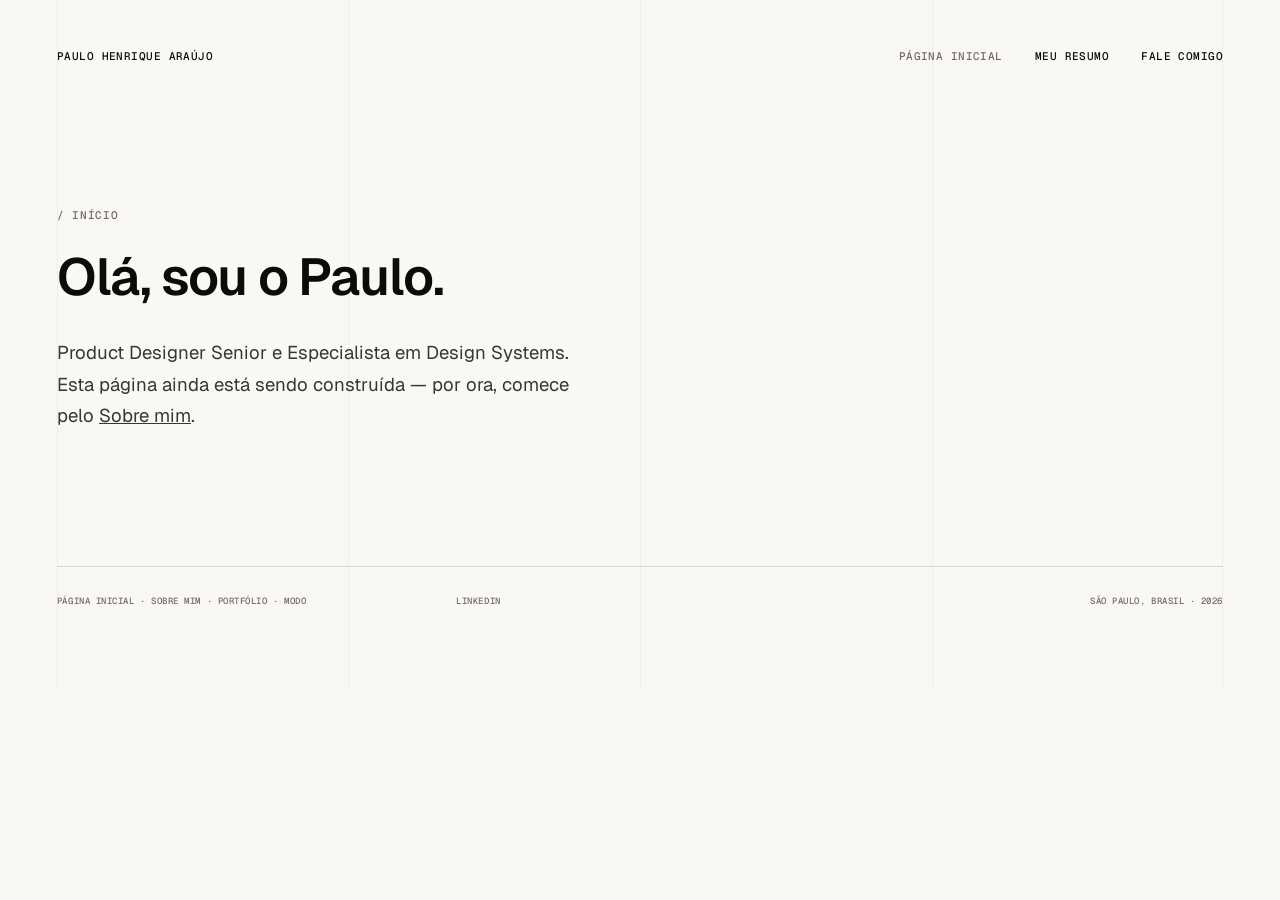
==== index.html @ 70d6e9cb "Implement Dom DS Thomson Reuters case with Figma assets" ====
<!DOCTYPE html>
<html lang="pt-BR">
<head>
<meta charset="utf-8">
<meta name="viewport" content="width=device-width, initial-scale=1">
<title>Paulo Henrique Araújo — Product Designer</title>
<meta name="description" content="Product Designer Senior e Especialista em Design Systems, em São Paulo.">
<meta name="author" content="Paulo Henrique Araújo">

<meta property="og:type" content="website">
<meta property="og:locale" content="pt_BR">
<meta property="og:title" content="Paulo Henrique Araújo — Product Designer">
<meta property="og:description" content="Product Designer Senior e Especialista em Design Systems, em São Paulo.">
<meta name="theme-color" content="#FAF8F4">

<link rel="icon" type="image/png" href="assets/images/favicon.png?v=2">
<link rel="preconnect" href="https://fonts.googleapis.com">
<link rel="preconnect" href="https://fonts.gstatic.com" crossorigin>
<link href="https://fonts.googleapis.com/css2?family=Geist:wght@400;500;600&family=Geist+Mono:wght@500&display=swap" rel="stylesheet">

<link rel="stylesheet" href="assets/css/tokens.css">
<link rel="stylesheet" href="assets/css/base.css">
</head>

<body>
<div class="folha">
  <div class="colunas" aria-hidden="true"><i></i><i></i><i></i><i></i></div>
  <header class="topo">
    <span class="assinatura">Paulo Henrique Araújo</span>
    <nav class="utilitarios" aria-label="Utilidades">
      <a href="index.html" aria-current="page">Página inicial</a>
      <a href="https://drive.google.com/file/d/1IDmOCyvFimGzlWM-LHk54c8WAuruA6YC/view" target="_blank" rel="noopener noreferrer">Meu resumo</a>
      <a href="mailto:contato@paulohenriquearaujo.com">Fale comigo</a>
    </nav>
  </header>
  <main class="abertura">
    <span class="rotulo">/ Início</span>
    <h1><b>Olá, sou o Paulo.</b></h1>
    <p style="max-width:44ch;margin-top:2rem;font-size:var(--t-declaracao);line-height:1.7;color:var(--corpo)">Product Designer Senior e Especialista em Design Systems. Esta página ainda está sendo construída — por ora, comece pelo <a href="sobre-mim.html" style="text-decoration:underline">Sobre mim</a>.</p>
  </main>
  <footer class="rodape">
    <span class="nota"><a href="index.html">Página inicial</a> · <a href="sobre-mim.html">Sobre mim</a> · <a href="projetos/index.html">Portfólio</a> · <a href="modo/index.html">modo</a></span>
    <span class="nota"><a href="https://linkedin.com/in/paulojuara/" target="_blank" rel="noopener">LinkedIn</a></span>
    <span class="nota">São Paulo, Brasil · 2026</span>
  </footer>
</div>
</body>
</html>
---- assets/css/tokens.css ----
/* ============================================================
   tokens.css — variáveis de design do site
   Extraídas do arquivo do Figma (TvLJ3bRAY0jKiQPjm8BL2R).
   Toda página do site carrega este arquivo primeiro.
   Nenhum valor de cor, tipo ou espaço deve ser escrito
   direto nas páginas: se não existe aqui, cria aqui.
   ============================================================ */

:root{
  /* ── cor ─────────────────────────────────────────────────── */
  --papel:#FAF8F4;      /* superfície da página */
  --tinta:#0B0B0A;      /* texto principal, réguas fortes */
  --corpo:#383734;      /* texto corrido */
  --apagado:#6E6B64;    /* rótulos, notas, metadados */
  --regua:#D9D7D2;      /* divisórias e fios secundários */
  --coluna:#EEEDE9;     /* fios de coluna do fundo, placeholders */
  --redline:#D5300F;    /* acento de anotação — uso escasso */

  /* ── tipo ────────────────────────────────────────────────── */
  --display:"Geist",-apple-system,BlinkMacSystemFont,"Segoe UI",Roboto,sans-serif;
  --mono:"Geist Mono",ui-monospace,SFMono-Regular,Menlo,monospace;

  /* escala fluida: exata em 1440, encolhe proporcionalmente */
  --t-hero:clamp(1.875rem,4.05vw,3.5rem);
  --t-chamada:clamp(1.75rem,3.2vw,2.75rem);
  --t-declaracao:clamp(1.0625rem,1.45vw,1.25rem);
  --t-titulo:clamp(1.0625rem,1.35vw,1.1875rem);
  --t-item:clamp(.9375rem,1.2vw,1.0625rem);
  --t-apoio:clamp(.875rem,1.05vw,.9375rem);
  --t-rotulo:.6875rem;
  --t-nota:.5625rem;

  /* ── grade e ritmo ───────────────────────────────────────── */
  --margem:clamp(1.5rem,4.45vw,4rem);
  --largura:1312px;                              /* 1440 − 2×64 */
  --respiro-secao:clamp(2.75rem,5.55vw,5rem);    /* 80px em 1440 */
  --gap-rotulo:clamp(1.75rem,2.9vw,2.375rem);    /* 38px em 1440 */
}
---- assets/css/base.css ----
/* ============================================================
   base.css — o que toda página do site compartilha:
   reset, a folha e seus fios de coluna, o vocabulário de
   rótulos e réguas, o topo e o rodapé.
   Depende de tokens.css, que deve vir antes.
   ============================================================ */

*{box-sizing:border-box;margin:0;padding:0}
html{-webkit-text-size-adjust:100%;scroll-behavior:smooth}
@media (prefers-reduced-motion:reduce){html{scroll-behavior:auto}}

body{
  background:var(--papel);
  color:var(--tinta);
  font-family:var(--display);
  font-size:1rem;
  line-height:1.5;
  font-synthesis-weight:none;
  -webkit-font-smoothing:antialiased;
  text-rendering:optimizeLegibility;
}

::selection{background:var(--tinta);color:var(--papel)}

img,svg{display:block;max-width:100%}

a{color:inherit;text-decoration:none}
a:focus-visible{outline:2px solid var(--redline);outline-offset:4px;border-radius:1px}

/* ── a folha: conteúdo sobre os fios de coluna ─────────────── */
.folha{
  position:relative;
  max-width:calc(var(--largura) + var(--margem) * 2);
  margin-inline:auto;
  padding-inline:var(--margem);
}
.colunas{
  position:absolute;
  inset:0;
  display:grid;
  grid-template-columns:repeat(4,1fr);
  margin-inline:var(--margem);
  pointer-events:none;
}
.colunas i{border-left:1px solid var(--coluna)}
.colunas i:last-child{border-right:1px solid var(--coluna)}
.folha > :not(.colunas){position:relative}

/* ── vocabulário ───────────────────────────────────────────── */
.rotulo,.nota,.mono{
  font-family:var(--mono);
  font-weight:500;
  text-transform:uppercase;
  letter-spacing:.06em;
}
.rotulo{font-size:var(--t-rotulo);color:var(--apagado);display:block}
.nota{font-size:var(--t-nota);color:var(--apagado)}
.mono{font-size:var(--t-rotulo);letter-spacing:.04em}

.divisor{
  border:0;
  border-top:1px solid var(--regua);
  margin-block:var(--respiro-secao);
}

.cabecalho{
  display:flex;
  flex-wrap:wrap;
  gap:.5rem 2rem;
  justify-content:space-between;
  align-items:baseline;
  margin-bottom:var(--gap-rotulo);
}

/* ── topo ──────────────────────────────────────────────────── */
.topo{
  display:flex;
  flex-wrap:wrap;
  gap:.75rem 2rem;
  justify-content:space-between;
  align-items:baseline;
  padding-top:3rem;
}
.topo .assinatura,
.utilitarios a{
  font-family:var(--mono);
  font-size:var(--t-rotulo);
  font-weight:500;
  letter-spacing:.04em;
  text-transform:uppercase;
}
.utilitarios{display:flex;flex-wrap:wrap;gap:.75rem 2rem}
.utilitarios a{
  padding-bottom:2px;
  box-shadow:inset 0 -1px 0 transparent;
  transition:box-shadow .18s ease;
}
.utilitarios a:hover{box-shadow:inset 0 -1px 0 var(--tinta)}
.utilitarios a[aria-current]{color:var(--apagado)}

/* ── abertura compartilhada por início, projetos e modo ────── */
.abertura{padding-top:clamp(4.5rem,11vw,11.5rem)}
.abertura .rotulo{margin-bottom:1.5rem}
.abertura h1{
  font-size:var(--t-hero);
  font-weight:600;
  line-height:1.105;
  letter-spacing:-.022em;
  max-width:38ch;
  text-wrap:pretty;
}
.abertura h1 b{font-weight:inherit;display:block}

/* ── chamada de contato ────────────────────────────────────── */
.chamada{
  display:inline-flex;
  align-items:baseline;
  gap:.375em;
  font-size:var(--t-chamada);
  font-weight:600;
  letter-spacing:-.022em;
  line-height:1.2;
  box-shadow:inset 0 -1px 0 var(--tinta);
  padding-bottom:.1em;
}
.chamada .seta{color:var(--redline);transition:transform .22s cubic-bezier(.22,.61,.36,1)}
.chamada:hover .seta{transform:translate(.18em,-.18em)}

/* ── rodapé ────────────────────────────────────────────────── */
.rodape{
  border-top:1px solid var(--regua);
  margin-top:clamp(4rem,10.5vw,9.5rem);
  padding-block:1.75rem 5rem;
  display:grid;
  grid-template-columns:repeat(3,1fr);
  gap:.75rem 2rem;
}
.rodape > :last-child{text-align:right}
.rodape a{box-shadow:inset 0 -1px 0 transparent;transition:box-shadow .18s ease}
.rodape a:hover{box-shadow:inset 0 -1px 0 var(--apagado)}

/* ── entrada, só na primeira dobra ─────────────────────────── */
@media (prefers-reduced-motion:no-preference){
  .entra{opacity:0;transform:translateY(10px);animation:sobe .8s cubic-bezier(.22,.61,.36,1) forwards}
  .entra:nth-of-type(2){animation-delay:.08s}
  @keyframes sobe{to{opacity:1;transform:none}}
}

@media (max-width:880px){
  .colunas{display:none}
  .rodape{grid-template-columns:1fr;gap:.625rem}
  .rodape > :last-child{text-align:left}
}
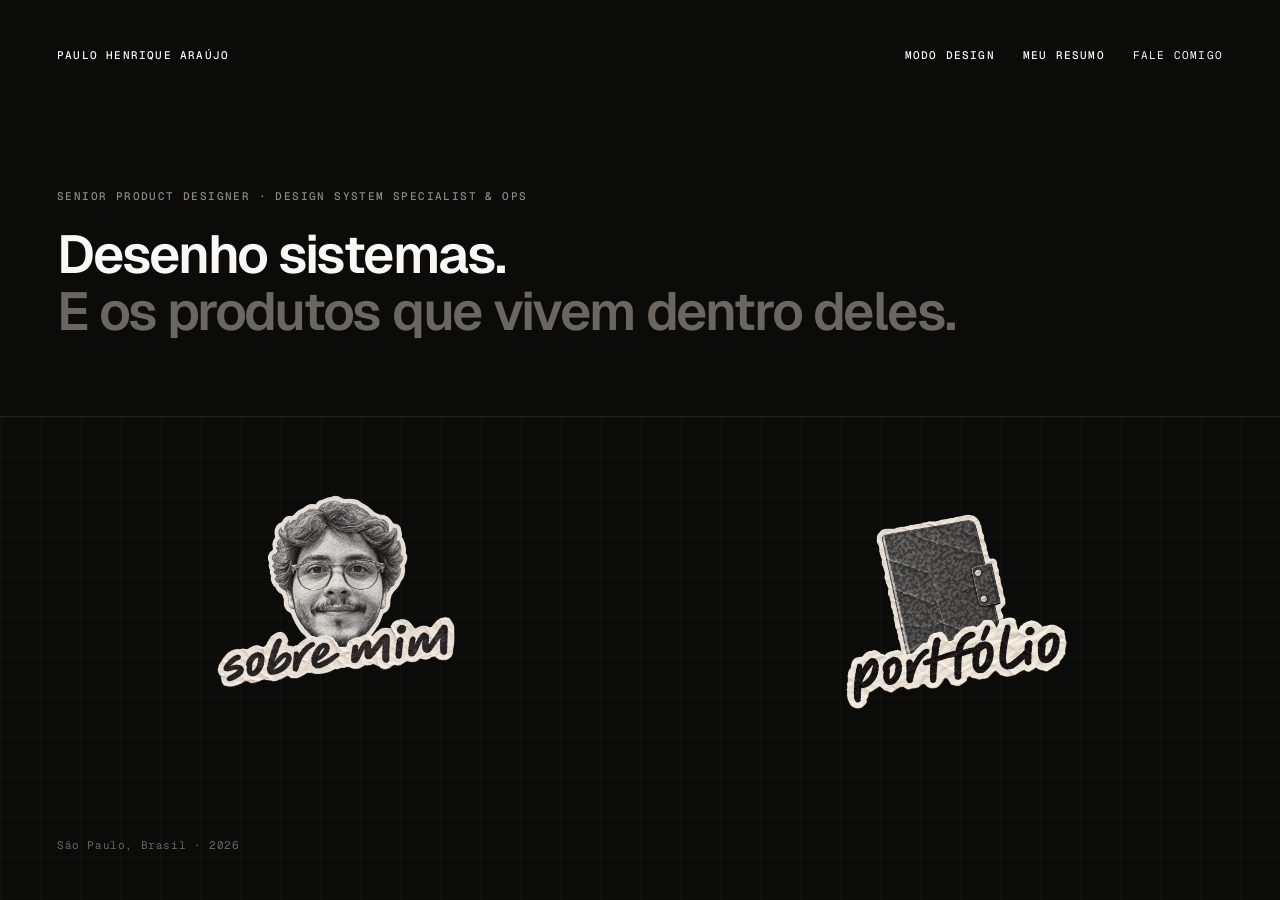
==== commit 2010a785: "Implement Figma home with interactive navigation cards" ====
--- a/index.html
+++ b/index.html
@@ -4,45 +4,61 @@
 <meta charset="utf-8">
 <meta name="viewport" content="width=device-width, initial-scale=1">
 <title>Paulo Henrique Araújo — Product Designer</title>
-<meta name="description" content="Product Designer Senior e Especialista em Design Systems, em São Paulo.">
+<meta name="description" content="Desenho sistemas. E os produtos que vivem dentro deles. Conheça Paulo Henrique Araújo, Senior Product Designer e especialista em Design Systems e Ops.">
 <meta name="author" content="Paulo Henrique Araújo">
 
 <meta property="og:type" content="website">
 <meta property="og:locale" content="pt_BR">
 <meta property="og:title" content="Paulo Henrique Araújo — Product Designer">
-<meta property="og:description" content="Product Designer Senior e Especialista em Design Systems, em São Paulo.">
-<meta name="theme-color" content="#FAF8F4">
+<meta property="og:description" content="Desenho sistemas. E os produtos que vivem dentro deles. Senior Product Designer · Design System Specialist & Ops.">
+<meta name="theme-color" content="#0B0B0A">
 
 <link rel="icon" type="image/png" href="assets/images/favicon.png?v=2">
 <link rel="preconnect" href="https://fonts.googleapis.com">
 <link rel="preconnect" href="https://fonts.gstatic.com" crossorigin>
-<link href="https://fonts.googleapis.com/css2?family=Geist:wght@400;500;600&family=Geist+Mono:wght@500&display=swap" rel="stylesheet">
+<link href="https://fonts.googleapis.com/css2?family=Geist:wght@400;500;600&family=Geist+Mono:wght@400;500&display=swap" rel="stylesheet">
 
-<link rel="stylesheet" href="assets/css/tokens.css">
+<link rel="stylesheet" href="assets/css/tokens.css?v=2">
 <link rel="stylesheet" href="assets/css/base.css">
+<link rel="stylesheet" href="assets/css/home.css?v=1">
+<link rel="stylesheet" href="assets/css/interactions.css">
+<script src="assets/js/cursor.js" defer></script>
 </head>
 
-<body>
-<div class="folha">
-  <div class="colunas" aria-hidden="true"><i></i><i></i><i></i><i></i></div>
-  <header class="topo">
+<body class="home-page" data-surface="dark" data-cursor-guides>
+  <a class="home-skip" href="#conteudo">Ir para o conteúdo</a>
+  <header class="topo home-header">
     <span class="assinatura">Paulo Henrique Araújo</span>
     <nav class="utilitarios" aria-label="Utilidades">
-      <a href="index.html" aria-current="page">Página inicial</a>
+      <a href="modo/index.html">Modo Design</a>
       <a href="https://drive.google.com/file/d/1IDmOCyvFimGzlWM-LHk54c8WAuruA6YC/view" target="_blank" rel="noopener noreferrer">Meu resumo</a>
       <a href="mailto:contato@paulohenriquearaujo.com">Fale comigo</a>
     </nav>
   </header>
-  <main class="abertura">
-    <span class="rotulo">/ Início</span>
-    <h1><b>Olá, sou o Paulo.</b></h1>
-    <p style="max-width:44ch;margin-top:2rem;font-size:var(--t-declaracao);line-height:1.7;color:var(--corpo)">Product Designer Senior e Especialista em Design Systems. Esta página ainda está sendo construída — por ora, comece pelo <a href="sobre-mim.html" style="text-decoration:underline">Sobre mim</a>.</p>
+  <main class="home-main" id="conteudo">
+    <section class="home-hero" aria-labelledby="home-title">
+      <p class="home-eyebrow">Senior Product Designer · Design System Specialist &amp; Ops</p>
+      <h1 id="home-title">Desenho sistemas.<span>E os produtos que vivem dentro deles.</span></h1>
+    </section>
+    <div class="home-grid">
+      <nav class="home-cards" aria-label="Explore o site">
+        <a class="home-card home-card--about" href="sobre-mim.html" aria-label="Sobre mim">
+          <span class="home-card-art" aria-hidden="true">
+            <img class="home-card-object" src="assets/images/home/retrato.png" width="180" height="180" alt="" decoding="async">
+            <span class="home-card-lettering"><img src="assets/images/home/sobre-mim.png" width="237" height="178" alt="" decoding="async"></span>
+          </span>
+        </a>
+        <a class="home-card home-card--portfolio" href="projetos/index.html" aria-label="Portfólio">
+          <span class="home-card-art" aria-hidden="true">
+            <img class="home-card-object" src="assets/images/home/caderno.png" width="180" height="180" alt="" decoding="async">
+            <span class="home-card-lettering"><img src="assets/images/home/portfolio.png" width="216" height="162" alt="" decoding="async"></span>
+          </span>
+        </a>
+      </nav>
+      <footer class="home-footer" role="contentinfo">
+        <p>São Paulo, Brasil · 2026</p>
+      </footer>
+    </div>
   </main>
-  <footer class="rodape">
-    <span class="nota"><a href="index.html">Página inicial</a> · <a href="sobre-mim.html">Sobre mim</a> · <a href="projetos/index.html">Portfólio</a> · <a href="modo/index.html">modo</a></span>
-    <span class="nota"><a href="https://linkedin.com/in/paulojuara/" target="_blank" rel="noopener">LinkedIn</a></span>
-    <span class="nota">São Paulo, Brasil · 2026</span>
-  </footer>
-</div>
 </body>
 </html>
--- a/assets/css/tokens.css
+++ b/assets/css/tokens.css
@@ -15,6 +15,12 @@
   --regua:#D9D7D2;      /* divisórias e fios secundários */
   --coluna:#EEEDE9;     /* fios de coluna do fundo, placeholders */
   --redline:#D5300F;    /* acento de anotação — uso escasso */
+  --home-muted:#6B6760;
+  --home-label:#8E8981;
+  --home-grid:#121110;
+  --home-rule:#1F1E1C;
+  --home-card-hover:rgb(32 32 32 / .5);
+  --home-card-border:rgb(224 224 239 / .69);
 
   /* ── tipo ────────────────────────────────────────────────── */
   --display:"Geist",-apple-system,BlinkMacSystemFont,"Segoe UI",Roboto,sans-serif;
--- a/assets/css/base.css
+++ b/assets/css/base.css
@@ -19,8 +19,6 @@
   -webkit-font-smoothing:antialiased;
   text-rendering:optimizeLegibility;
 }
-
-::selection{background:var(--tinta);color:var(--papel)}
 
 img,svg{display:block;max-width:100%}
 
--- a/assets/css/home.css
+++ b/assets/css/home.css
@@ -0,0 +1,169 @@
+/* Home · Figma 250:19728. The outlined card is an interaction state. */
+.home-page {
+  min-height: max(56.25rem, 100svh);
+  display: flex;
+  flex-direction: column;
+  background: var(--tinta);
+  color: var(--papel);
+}
+
+.home-header,
+.home-hero,
+.home-footer p {
+  width: 100%;
+  max-width: calc(var(--largura) + var(--margem) * 2);
+  margin-inline: auto;
+  padding-inline: var(--margem);
+}
+
+.home-header { line-height: .875rem; }
+.home-header .assinatura,
+.home-header .utilitarios a { letter-spacing: .075rem; }
+.home-header .utilitarios { gap: .75rem 1.75rem; }
+.home-header .utilitarios a {
+  padding-block: .9375rem;
+  margin-block: -.9375rem;
+  box-shadow: none;
+  text-underline-offset: .375rem;
+}
+.home-header .utilitarios a:last-child { font-weight: 400; }
+.home-header .utilitarios a:hover { text-decoration: underline; }
+.home-page a:focus-visible { outline-color: var(--papel); border-radius: 0; }
+
+.home-main { flex: 1; display: flex; flex-direction: column; }
+.home-hero { padding-top: 7.9375rem; padding-bottom: 4.8125rem; }
+.home-eyebrow {
+  margin-bottom: 1.5rem;
+  font-family: var(--mono);
+  font-size: .6875rem;
+  font-weight: 500;
+  line-height: .875rem;
+  letter-spacing: .0875rem;
+  text-transform: uppercase;
+  color: var(--home-label);
+}
+.home-hero h1 {
+  font-size: clamp(2rem, 4.166667vw, 3.75rem);
+  font-weight: 600;
+  line-height: 1.033333;
+  letter-spacing: -.0366667em;
+}
+.home-hero h1 span { display: block; margin-top: .125rem; color: var(--home-muted); }
+
+.home-grid {
+  background-image:
+    linear-gradient(to right, var(--home-grid) 1px, transparent 1px),
+    linear-gradient(to bottom, var(--home-grid) 1px, transparent 1px);
+  background-size: 2.5rem 2.5rem;
+}
+.home-grid {
+  flex: 1;
+  display: flex;
+  flex-direction: column;
+  border-top: 1px solid var(--home-rule);
+  padding-top: 2.5rem;
+}
+.home-cards {
+  width: calc(100% - var(--margem) * 2);
+  max-width: 79.9375rem;
+  margin-inline: auto;
+  display: grid;
+  grid-template-columns: repeat(2, minmax(0, 1fr));
+  gap: 2.75rem;
+}
+.home-card {
+  display: block;
+  min-width: 0;
+  padding: 2.5rem;
+  border: 1px solid transparent;
+  background: transparent;
+  transition: background-color 180ms ease, border-color 180ms ease;
+}
+.home-card:focus-visible {
+  background: var(--home-card-hover);
+  border-color: var(--home-card-border);
+}
+@media (hover: hover) and (pointer: fine) {
+  .home-card:hover {
+    background: var(--home-card-hover);
+    border-color: var(--home-card-border);
+  }
+}
+.home-card-art { display: block; position: relative; height: 12.5rem; pointer-events: none; }
+.home-card-object {
+  position: absolute;
+  left: 50%;
+  top: -1rem;
+  width: 11.25rem;
+  height: 11.25rem;
+  max-width: none;
+  object-fit: cover;
+  transform: translateX(-50%);
+}
+.home-card-lettering {
+  position: absolute;
+  left: 50%;
+  top: 2.0625rem;
+  width: 17.044875rem;
+  height: 14.34725rem;
+  display: grid;
+  place-items: center;
+  transform: translateX(-50%);
+}
+.home-card-lettering img {
+  width: 14.8125rem;
+  height: 11.125rem;
+  max-width: none;
+  transform: rotate(13.85deg);
+}
+.home-card--portfolio .home-card-object { top: .625rem; }
+.home-card--portfolio .home-card-lettering {
+  left: calc(50% + .9125rem);
+  top: 3.5rem;
+  width: 15.2941875rem;
+  height: 12.6640625rem;
+}
+.home-card--portfolio .home-card-lettering img {
+  width: 13.52625rem;
+  height: 10.1446875rem;
+  transform: rotate(11.63deg);
+}
+
+.home-footer {
+  margin-top: auto;
+  padding-block: 5.3125rem 3rem;
+  font-family: var(--mono);
+  font-size: .6875rem;
+  line-height: .875rem;
+  letter-spacing: .0375rem;
+  color: var(--home-muted);
+}
+.home-skip {
+  position: fixed;
+  top: .75rem;
+  left: .75rem;
+  z-index: 6;
+  padding: .5rem 1rem;
+  background: var(--papel);
+  color: var(--tinta);
+  transform: translateY(-200%);
+}
+.home-skip:focus { transform: none; }
+
+@media (max-width: 760px) {
+  .home-page { min-height: 100svh; }
+  .home-header { padding-top: 2rem; gap: 1.75rem; }
+  .home-header .utilitarios { gap: 1rem 1.25rem; }
+  .home-hero { padding-top: 5rem; padding-bottom: 3.5rem; }
+  .home-eyebrow { max-width: 40ch; line-height: 1.7; }
+  .home-hero h1 { font-size: clamp(2rem, 6vw, 2.875rem); line-height: 1.1; }
+  .home-hero h1 span { margin-top: .5rem; }
+  .home-cards { grid-template-columns: 1fr; gap: 1.5rem; }
+  .home-card { padding: 2.5rem 1rem; }
+  .home-grid { padding-top: 1.5rem; }
+  .home-footer { padding-block: 3rem 2rem; }
+}
+
+@media (prefers-reduced-motion: reduce) {
+  .home-card { transition: none; }
+}
--- a/assets/css/interactions.css
+++ b/assets/css/interactions.css
@@ -0,0 +1,67 @@
+/* Shared selection and pointer guides for the portfolio. */
+:root {
+  --selection-background: #0b0b0a;
+  --selection-color: #faf8f4;
+}
+
+.dark,
+[data-surface="dark"] {
+  --selection-background: #faf8f4;
+  --selection-color: #0b0b0a;
+}
+
+::selection {
+  background: var(--selection-background);
+  color: var(--selection-color);
+  text-shadow: none;
+}
+
+::-moz-selection {
+  background: var(--selection-background);
+  color: var(--selection-color);
+  text-shadow: none;
+}
+
+.mira {
+  position: fixed;
+  inset: 0;
+  z-index: 5;
+  pointer-events: none;
+  user-select: none;
+  mix-blend-mode: difference;
+  opacity: 0;
+  transition: opacity 240ms ease;
+}
+
+.mira[data-ativa="true"] { opacity: 1; }
+
+.mira i {
+  position: absolute;
+  display: block;
+  background: #fff;
+  opacity: .14;
+}
+
+.mira .fio-v { left: 0; top: 0; bottom: 0; width: 1px; }
+.mira .fio-h { top: 0; left: 0; right: 0; height: 1px; }
+
+.mira .leitura {
+  position: absolute;
+  top: 0;
+  left: 0;
+  font-family: "Geist Mono", ui-monospace, monospace;
+  font-size: 10px;
+  line-height: 12px;
+  letter-spacing: .12em;
+  color: #fff;
+  opacity: .45;
+  white-space: nowrap;
+}
+
+@media (pointer: coarse), (hover: none), print {
+  .mira { display: none; }
+}
+
+@media (prefers-reduced-motion: reduce) {
+  .mira { transition: none; }
+}
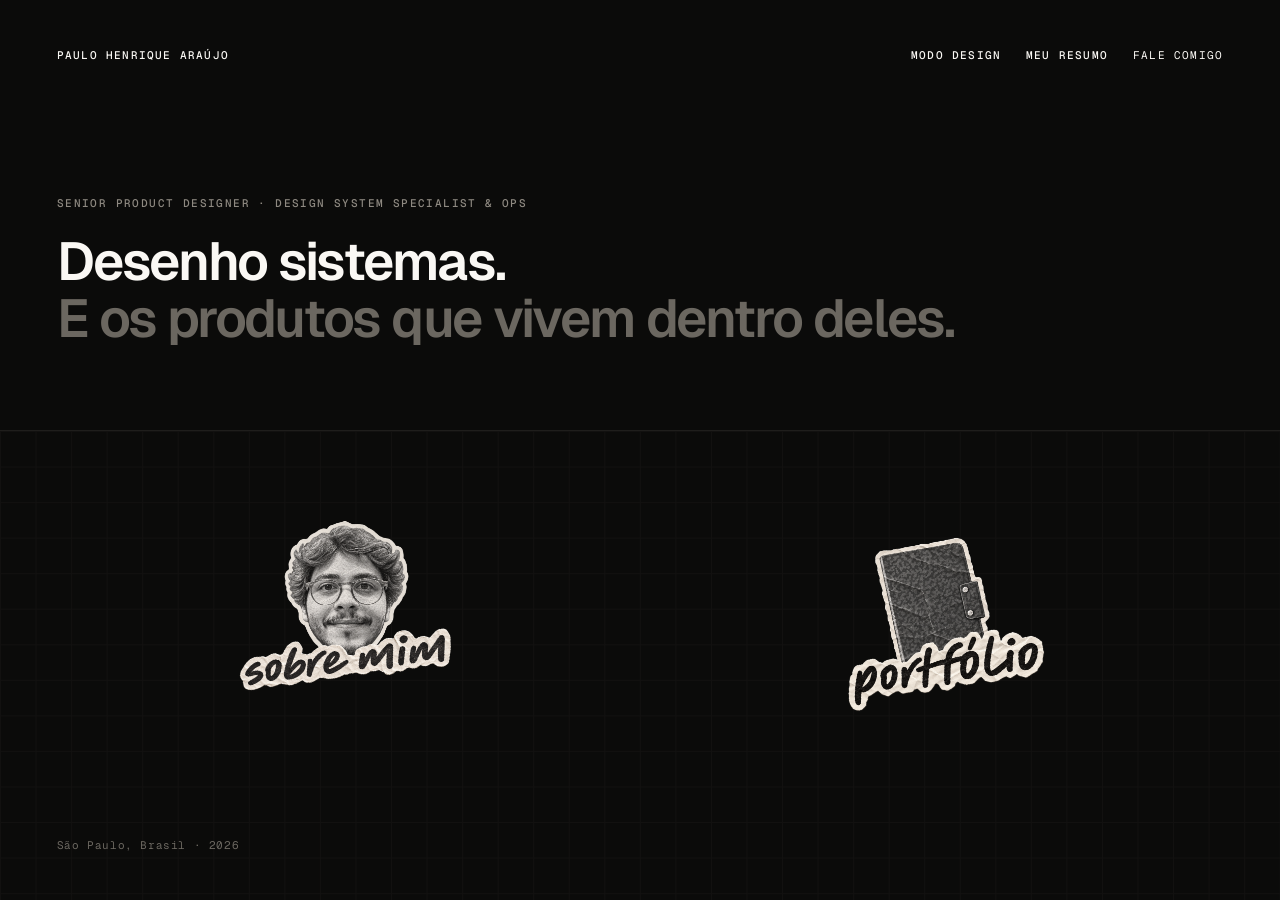
==== commit 244c3e3e: "Scale home layout to fill the viewport" ====
--- a/index.html
+++ b/index.html
@@ -20,7 +20,7 @@
 
 <link rel="stylesheet" href="assets/css/tokens.css?v=2">
 <link rel="stylesheet" href="assets/css/base.css">
-<link rel="stylesheet" href="assets/css/home.css?v=1">
+<link rel="stylesheet" href="assets/css/home.css?v=2">
 <link rel="stylesheet" href="assets/css/interactions.css">
 <script src="assets/js/cursor.js" defer></script>
 </head>
--- a/assets/css/home.css
+++ b/assets/css/home.css
@@ -1,6 +1,10 @@
 /* Home · Figma 250:19728. The outlined card is an interaction state. */
 .home-page {
-  min-height: max(56.25rem, 100svh);
+  --home-gutter: max(1.5rem, 4.444444vw);
+  --home-card-gutter: max(1.5rem, 5.625vw);
+  --home-art-unit: clamp(.75rem, min(1.111111vw, 1.777778svh), 2.5rem);
+  --home-meta-size: max(.6875rem, calc(var(--home-art-unit) * .6875));
+  min-height: 100svh;
   display: flex;
   flex-direction: column;
   background: var(--tinta);
@@ -11,15 +15,13 @@
 .home-hero,
 .home-footer p {
   width: 100%;
-  max-width: calc(var(--largura) + var(--margem) * 2);
-  margin-inline: auto;
-  padding-inline: var(--margem);
+  padding-inline: var(--home-gutter);
 }
 
-.home-header { line-height: .875rem; }
+.home-header { padding-top: max(1.5rem, 5.333333svh); font-size: var(--home-meta-size); line-height: 1.272727; }
 .home-header .assinatura,
-.home-header .utilitarios a { letter-spacing: .075rem; }
-.home-header .utilitarios { gap: .75rem 1.75rem; }
+.home-header .utilitarios a { font-size: var(--home-meta-size); letter-spacing: .109091em; }
+.home-header .utilitarios { gap: .75rem max(1.25rem, 1.944444vw); }
 .home-header .utilitarios a {
   padding-block: .9375rem;
   margin-block: -.9375rem;
@@ -31,19 +33,25 @@
 .home-page a:focus-visible { outline-color: var(--papel); border-radius: 0; }
 
 .home-main { flex: 1; display: flex; flex-direction: column; }
-.home-hero { padding-top: 7.9375rem; padding-bottom: 4.8125rem; }
+.home-hero {
+  min-height: 40.888889svh;
+  display: flex;
+  flex-direction: column;
+  justify-content: center;
+  padding-block: 5.555556svh 0;
+}
 .home-eyebrow {
-  margin-bottom: 1.5rem;
+  margin-bottom: 2.666667svh;
   font-family: var(--mono);
-  font-size: .6875rem;
+  font-size: var(--home-meta-size);
   font-weight: 500;
-  line-height: .875rem;
-  letter-spacing: .0875rem;
+  line-height: 1.272727;
+  letter-spacing: .127273em;
   text-transform: uppercase;
   color: var(--home-label);
 }
 .home-hero h1 {
-  font-size: clamp(2rem, 4.166667vw, 3.75rem);
+  font-size: clamp(2rem, min(4.166667vw, 10svh), 10rem);
   font-weight: 600;
   line-height: 1.033333;
   letter-spacing: -.0366667em;
@@ -54,27 +62,28 @@
   background-image:
     linear-gradient(to right, var(--home-grid) 1px, transparent 1px),
     linear-gradient(to bottom, var(--home-grid) 1px, transparent 1px);
-  background-size: 2.5rem 2.5rem;
+  background-size: max(1.5rem, 2.777778vw) max(1.5rem, 2.777778vw);
 }
 .home-grid {
   flex: 1;
   display: flex;
   flex-direction: column;
   border-top: 1px solid var(--home-rule);
-  padding-top: 2.5rem;
+  padding-top: 4.444444svh;
 }
 .home-cards {
-  width: calc(100% - var(--margem) * 2);
-  max-width: 79.9375rem;
+  width: calc(100% - var(--home-card-gutter) * 2);
   margin-inline: auto;
   display: grid;
   grid-template-columns: repeat(2, minmax(0, 1fr));
-  gap: 2.75rem;
+  gap: 3.055556vw;
 }
 .home-card {
-  display: block;
+  display: grid;
+  align-items: center;
   min-width: 0;
-  padding: 2.5rem;
+  height: 31.333333svh;
+  min-height: calc(var(--home-art-unit) * 17.625);
   border: 1px solid transparent;
   background: transparent;
   transition: background-color 180ms ease, border-color 180ms ease;
@@ -89,13 +98,19 @@
     border-color: var(--home-card-border);
   }
 }
-.home-card-art { display: block; position: relative; height: 12.5rem; pointer-events: none; }
+.home-card-art {
+  display: block;
+  position: relative;
+  height: 12.5em;
+  font-size: var(--home-art-unit);
+  pointer-events: none;
+}
 .home-card-object {
   position: absolute;
   left: 50%;
-  top: -1rem;
-  width: 11.25rem;
-  height: 11.25rem;
+  top: -1em;
+  width: 11.25em;
+  height: 11.25em;
   max-width: none;
   object-fit: cover;
   transform: translateX(-50%);
@@ -103,39 +118,39 @@
 .home-card-lettering {
   position: absolute;
   left: 50%;
-  top: 2.0625rem;
-  width: 17.044875rem;
-  height: 14.34725rem;
+  top: 2.0625em;
+  width: 17.044875em;
+  height: 14.34725em;
   display: grid;
   place-items: center;
   transform: translateX(-50%);
 }
 .home-card-lettering img {
-  width: 14.8125rem;
-  height: 11.125rem;
+  width: 14.8125em;
+  height: 11.125em;
   max-width: none;
   transform: rotate(13.85deg);
 }
-.home-card--portfolio .home-card-object { top: .625rem; }
+.home-card--portfolio .home-card-object { top: .625em; }
 .home-card--portfolio .home-card-lettering {
-  left: calc(50% + .9125rem);
-  top: 3.5rem;
-  width: 15.2941875rem;
-  height: 12.6640625rem;
+  left: calc(50% + .9125em);
+  top: 3.5em;
+  width: 15.2941875em;
+  height: 12.6640625em;
 }
 .home-card--portfolio .home-card-lettering img {
-  width: 13.52625rem;
-  height: 10.1446875rem;
+  width: 13.52625em;
+  height: 10.1446875em;
   transform: rotate(11.63deg);
 }
 
 .home-footer {
   margin-top: auto;
-  padding-block: 5.3125rem 3rem;
+  padding-block: 1.5rem max(1.5rem, 5.333333svh);
   font-family: var(--mono);
-  font-size: .6875rem;
-  line-height: .875rem;
-  letter-spacing: .0375rem;
+  font-size: var(--home-meta-size);
+  line-height: 1.272727;
+  letter-spacing: .054545em;
   color: var(--home-muted);
 }
 .home-skip {
@@ -151,15 +166,15 @@
 .home-skip:focus { transform: none; }
 
 @media (max-width: 760px) {
-  .home-page { min-height: 100svh; }
+  .home-page { --home-art-unit: 1rem; }
   .home-header { padding-top: 2rem; gap: 1.75rem; }
   .home-header .utilitarios { gap: 1rem 1.25rem; }
-  .home-hero { padding-top: 5rem; padding-bottom: 3.5rem; }
-  .home-eyebrow { max-width: 40ch; line-height: 1.7; }
+  .home-hero { min-height: 0; padding-block: 5rem 3.5rem; }
+  .home-eyebrow { max-width: 40ch; line-height: 1.7; margin-bottom: 1.5rem; }
   .home-hero h1 { font-size: clamp(2rem, 6vw, 2.875rem); line-height: 1.1; }
   .home-hero h1 span { margin-top: .5rem; }
   .home-cards { grid-template-columns: 1fr; gap: 1.5rem; }
-  .home-card { padding: 2.5rem 1rem; }
+  .home-card { height: 17.625rem; }
   .home-grid { padding-top: 1.5rem; }
   .home-footer { padding-block: 3rem 2rem; }
 }
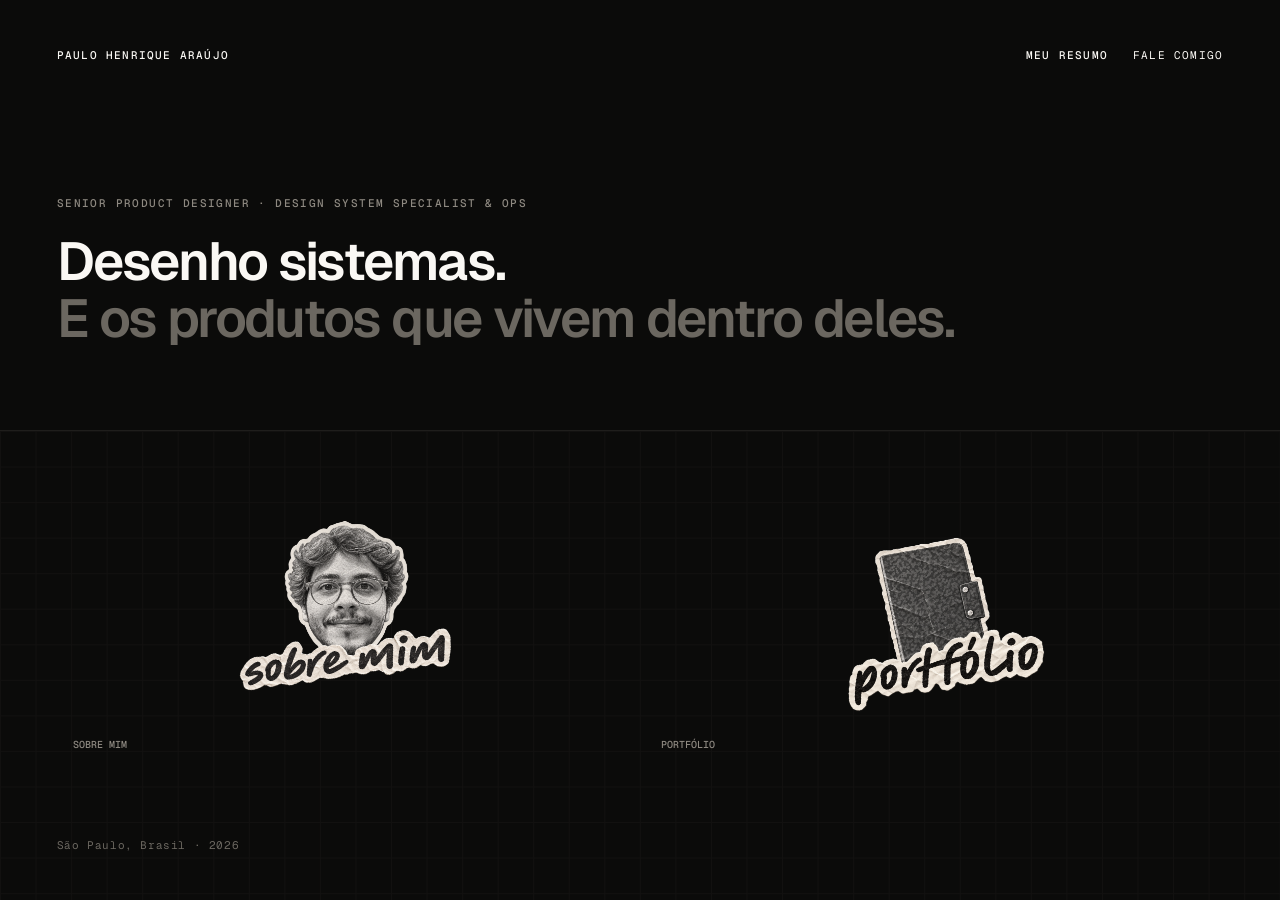
==== commit 74c898ce: "Add Fale comigo page, refresh Portfolio/case contact block, sync Figma updates - Implement fale-comi" ====
--- a/index.html
+++ b/index.html
@@ -20,8 +20,10 @@
 
 <link rel="stylesheet" href="assets/css/tokens.css?v=2">
 <link rel="stylesheet" href="assets/css/base.css">
-<link rel="stylesheet" href="assets/css/home.css?v=2">
+<link rel="stylesheet" href="assets/css/home.css?v=3">
 <link rel="stylesheet" href="assets/css/interactions.css">
+<link rel="stylesheet" href="assets/css/page-transition.css?v=4">
+<script src="assets/js/page-transition.js?v=4"></script>
 <script src="assets/js/cursor.js" defer></script>
 </head>
 
@@ -30,9 +32,8 @@
   <header class="topo home-header">
     <span class="assinatura">Paulo Henrique Araújo</span>
     <nav class="utilitarios" aria-label="Utilidades">
-      <a href="modo/index.html">Modo Design</a>
       <a href="https://drive.google.com/file/d/1IDmOCyvFimGzlWM-LHk54c8WAuruA6YC/view" target="_blank" rel="noopener noreferrer">Meu resumo</a>
-      <a href="mailto:contato@paulohenriquearaujo.com">Fale comigo</a>
+      <a href="fale-comigo.html">Fale comigo</a>
     </nav>
   </header>
   <main class="home-main" id="conteudo">
@@ -42,17 +43,19 @@
     </section>
     <div class="home-grid">
       <nav class="home-cards" aria-label="Explore o site">
-        <a class="home-card home-card--about" href="sobre-mim.html" aria-label="Sobre mim">
+        <a class="home-card home-card--about" href="sobre-mim.html" data-page-transition="about">
           <span class="home-card-art" aria-hidden="true">
             <img class="home-card-object" src="assets/images/home/retrato.png" width="180" height="180" alt="" decoding="async">
             <span class="home-card-lettering"><img src="assets/images/home/sobre-mim.png" width="237" height="178" alt="" decoding="async"></span>
           </span>
+          <span class="home-card-rotulo">Sobre mim</span>
         </a>
-        <a class="home-card home-card--portfolio" href="projetos/index.html" aria-label="Portfólio">
+        <a class="home-card home-card--portfolio" href="projetos/index.html" data-page-transition="portfolio">
           <span class="home-card-art" aria-hidden="true">
             <img class="home-card-object" src="assets/images/home/caderno.png" width="180" height="180" alt="" decoding="async">
             <span class="home-card-lettering"><img src="assets/images/home/portfolio.png" width="216" height="162" alt="" decoding="async"></span>
           </span>
+          <span class="home-card-rotulo">Portfólio</span>
         </a>
       </nav>
       <footer class="home-footer" role="contentinfo">
--- a/assets/css/tokens.css
+++ b/assets/css/tokens.css
@@ -20,7 +20,22 @@
   --home-grid:#121110;
   --home-rule:#1F1E1C;
   --home-card-hover:rgb(32 32 32 / .5);
-  --home-card-border:rgb(224 224 239 / .69);
+  --home-card-border:#3D3B37;
+
+  /* portfólio — Figma 274:1700. Página clara com duas superfícies
+     escuras: o case sob hover e a faixa de contato. */
+  --pf-fundo:#FFFFFF;       /* fundo da página */
+  --pf-titulo:#0B0B0A;      /* títulos, nomes e setas */
+  --pf-corpo:#40403B;       /* texto corrido */
+  --pf-rotulo:#6F6B62;      /* rótulos mono */
+  --pf-fio:#E9E6E6;         /* réguas e divisores */
+  --pf-chip:#D5D5CC;        /* contorno dos chips */
+
+  --pf-elevado:#0B0B0A;     /* superfície do case sob hover — igual ao case Thomson Reuters */
+  --pf-escuro:#0B0B0A;      /* faixa de contato e rodapé */
+  --pf-titulo-inv:#FFFFFF;  /* títulos sobre superfície escura */
+  --pf-corpo-inv:#B8B8AD;   /* texto corrido sobre superfície escura */
+  --pf-rotulo-inv:#99998F;  /* rótulos sobre superfície escura */
 
   /* ── tipo ────────────────────────────────────────────────── */
   --display:"Geist",-apple-system,BlinkMacSystemFont,"Segoe UI",Roboto,sans-serif;
@@ -37,8 +52,8 @@
   --t-nota:.5625rem;
 
   /* ── grade e ritmo ───────────────────────────────────────── */
-  --margem:clamp(1.5rem,4.45vw,4rem);
-  --largura:1312px;                              /* 1440 − 2×64 */
+  --margem:max(1.5rem,4.45vw);                   /* 64 em 1440, sem teto */
+  --largura:1312px;                              /* largura de referência do desenho, não é limite */
   --respiro-secao:clamp(2.75rem,5.55vw,5rem);    /* 80px em 1440 */
   --gap-rotulo:clamp(1.75rem,2.9vw,2.375rem);    /* 38px em 1440 */
 }
--- a/assets/css/base.css
+++ b/assets/css/base.css
@@ -26,10 +26,12 @@
 a:focus-visible{outline:2px solid var(--redline);outline-offset:4px;border-radius:1px}
 
 /* ── a folha: conteúdo sobre os fios de coluna ─────────────── */
+/* O conteúdo ocupa a tela inteira: sem teto de largura, com a
+   margem proporcional. As medidas de leitura são resolvidas nos
+   próprios blocos de texto, não pelo container. */
 .folha{
   position:relative;
-  max-width:calc(var(--largura) + var(--margem) * 2);
-  margin-inline:auto;
+  width:100%;
   padding-inline:var(--margem);
 }
 .colunas{
--- a/assets/css/home.css
+++ b/assets/css/home.css
@@ -79,6 +79,7 @@
   gap: 3.055556vw;
 }
 .home-card {
+  position: relative;
   display: grid;
   align-items: center;
   min-width: 0;
@@ -98,6 +99,27 @@
     border-color: var(--home-card-border);
   }
 }
+/* O rótulo do card é o elemento que atravessa a transição: mesma
+   métrica do rótulo mono do destino (10/14, entreletra 0), para a
+   viagem ser translação pura, sem escala. */
+.home-card-rotulo {
+  position: absolute;
+  left: 0;
+  bottom: 0;
+  font-family: var(--mono);
+  font-weight: 500;
+  font-size: 10px;
+  line-height: 14px;
+  letter-spacing: 0;
+  text-transform: uppercase;
+  color: var(--home-label);
+  transition: color 180ms ease;
+}
+@media (hover: hover) and (pointer: fine) {
+  .home-card:hover .home-card-rotulo { color: var(--papel); }
+}
+.home-card:focus-visible .home-card-rotulo { color: var(--papel); }
+
 .home-card-art {
   display: block;
   position: relative;
--- a/assets/css/page-transition.css
+++ b/assets/css/page-transition.css
@@ -0,0 +1,174 @@
+/* ============================================================
+   O rótulo atravessa.
+   A home é escura, os destinos são claros. A superfície vira —
+   uma aresta branca cresce dos limites do card — e a única coisa
+   que sobrevive à virada é o rótulo mono do card, que continua
+   na mesma coordenada da tela na página seguinte e viaja dali
+   até o lugar do rótulo do hero, entregando o posto.
+
+   A viagem é translação pura: os dois rótulos são Geist Mono
+   Medium 10/14 com entreletra 0, então nada escala.
+
+   Sem imagem nenhuma — por isso sempre executa.
+   ============================================================ */
+
+/* ── saída: a virada ───────────────────────────────────────── */
+.page-departure {
+  position: fixed;
+  inset: 0;
+  z-index: 100;
+  overflow: hidden;
+  isolation: isolate;
+  cursor: progress;
+}
+.page-departure-sheet {
+  position: absolute;
+  inset: 0;
+  background: #fff;
+  /* começa exatamente sobre o card e abre até a borda da tela */
+  clip-path: inset(
+    var(--departure-top) var(--departure-right)
+    var(--departure-bottom) var(--departure-left)
+  );
+  animation: virar-superficie 320ms cubic-bezier(.76, 0, .24, 1) forwards;
+}
+@keyframes virar-superficie {
+  to { clip-path: inset(0px 0px 0px 0px); }
+}
+
+/* o rótulo do card clicado sobe para cima da folha e só troca de
+   cor enquanto a superfície vira embaixo dele */
+.home-card[data-departing] .home-card-rotulo { visibility: hidden; }
+.home-page .home-card[data-departing] {
+  border-color: transparent;
+  background: transparent;
+  outline: none;
+}
+.home-page.is-departing .home-header,
+.home-page.is-departing .home-hero,
+.home-page.is-departing .home-footer,
+.home-page.is-departing .home-card:not([data-departing]) {
+  opacity: .16;
+  transition: opacity 200ms ease;
+}
+.home-page.is-departing .mira { opacity: 0; }
+
+/* ── o rótulo viajante ─────────────────────────────────────── */
+.page-rotulo {
+  position: fixed;
+  z-index: 101;
+  font-family: var(--mono, "Geist Mono"), ui-monospace, monospace;
+  font-weight: 500;
+  font-size: 10px;
+  line-height: 14px;
+  letter-spacing: 0;
+  text-transform: uppercase;
+  white-space: nowrap;
+  pointer-events: none;
+}
+/* na saída ele fica parado e acompanha a inversão da superfície */
+.page-rotulo--saida {
+  color: #8e8981;
+  animation: virar-rotulo 320ms cubic-bezier(.76, 0, .24, 1) both;
+}
+@keyframes virar-rotulo {
+  to { color: #6f6b62; }
+}
+/* na chegada ele parte da mesma coordenada e entrega o posto */
+.page-rotulo--chegada {
+  color: #6f6b62;
+  animation: entregar-rotulo 520ms 80ms cubic-bezier(.76, 0, .24, 1) both;
+}
+@keyframes entregar-rotulo {
+  0%, 84% { opacity: 1; }
+  0% { transform: translate(0, 0); }
+  100% {
+    transform: translate(var(--rotulo-dx), var(--rotulo-dy));
+    opacity: 0;
+  }
+}
+
+/* ── chegada ───────────────────────────────────────────────────
+   Definido antes da primeira pintura e consumido uma vez, só
+   nestes cliques de card. Sem o atributo, nada disso existe e a
+   página aparece pronta. */
+html[data-page-arrival]::before {
+  content: '';
+  position: fixed;
+  inset: 0;
+  z-index: 100;
+  background: #fff;
+  pointer-events: none;
+  animation: sair-cortina 220ms 60ms ease-out both;
+}
+@keyframes sair-cortina {
+  to { opacity: 0; }
+}
+
+/* as réguas se desenham — uma barra da cor do papel cobre o fio
+   e encolhe para a esquerda, revelando-o */
+html[data-page-arrival] .pf-topo,
+html[data-page-arrival] .pf-hero,
+html[data-page-arrival] .pf-lista,
+html[data-page-arrival] .introduction { position: relative; }
+
+html[data-page-arrival] .pf-topo::after,
+html[data-page-arrival] .pf-hero::after,
+html[data-page-arrival] .pf-lista::after,
+html[data-page-arrival] .introduction::after {
+  content: '';
+  position: absolute;
+  left: 0;
+  right: 0;
+  height: 1px;
+  background: #fff;
+  transform-origin: right;
+  animation: revelar-regua 380ms cubic-bezier(.76, 0, .24, 1) both;
+}
+html[data-page-arrival] .pf-topo::after { bottom: -1px; animation-delay: 120ms; }
+html[data-page-arrival] .pf-hero::after { bottom: -1px; animation-delay: 180ms; }
+html[data-page-arrival] .pf-lista::after { top: -1px; animation-delay: 240ms; }
+html[data-page-arrival] .introduction::after { top: -1px; animation-delay: 180ms; }
+
+@keyframes revelar-regua {
+  from { transform: scaleX(1); }
+  to { transform: scaleX(0); }
+}
+
+/* o rótulo da página recebe o posto quando o viajante chega */
+html[data-page-arrival] .pf-hero .pf-rotulo,
+html[data-page-arrival] .hero .eyebrow,
+html[data-page-arrival] .abertura .rotulo {
+  animation: receber-rotulo 200ms 520ms ease-out both;
+}
+@keyframes receber-rotulo {
+  from { opacity: 0; }
+  to { opacity: 1; }
+}
+
+/* o título assenta por último */
+html[data-page-arrival] .pf-hero h1,
+html[data-page-arrival] .hero h1,
+html[data-page-arrival] .abertura h1 {
+  animation: assentar-titulo 380ms 360ms cubic-bezier(.22, .75, .2, 1) both;
+}
+@keyframes assentar-titulo {
+  from { opacity: 0; transform: translateY(.5rem); }
+  to { opacity: 1; transform: none; }
+}
+
+@media (prefers-reduced-motion: reduce) {
+  .page-departure,
+  .page-rotulo,
+  html[data-page-arrival]::before { display: none; }
+  html[data-page-arrival] .pf-topo::after,
+  html[data-page-arrival] .pf-hero::after,
+  html[data-page-arrival] .pf-lista::after,
+  html[data-page-arrival] .introduction::after { display: none; }
+  html[data-page-arrival] .pf-hero .pf-rotulo,
+  html[data-page-arrival] .hero .eyebrow,
+  html[data-page-arrival] .abertura .rotulo,
+  html[data-page-arrival] .pf-hero h1,
+  html[data-page-arrival] .hero h1,
+  html[data-page-arrival] .abertura h1 { animation: none; }
+}
